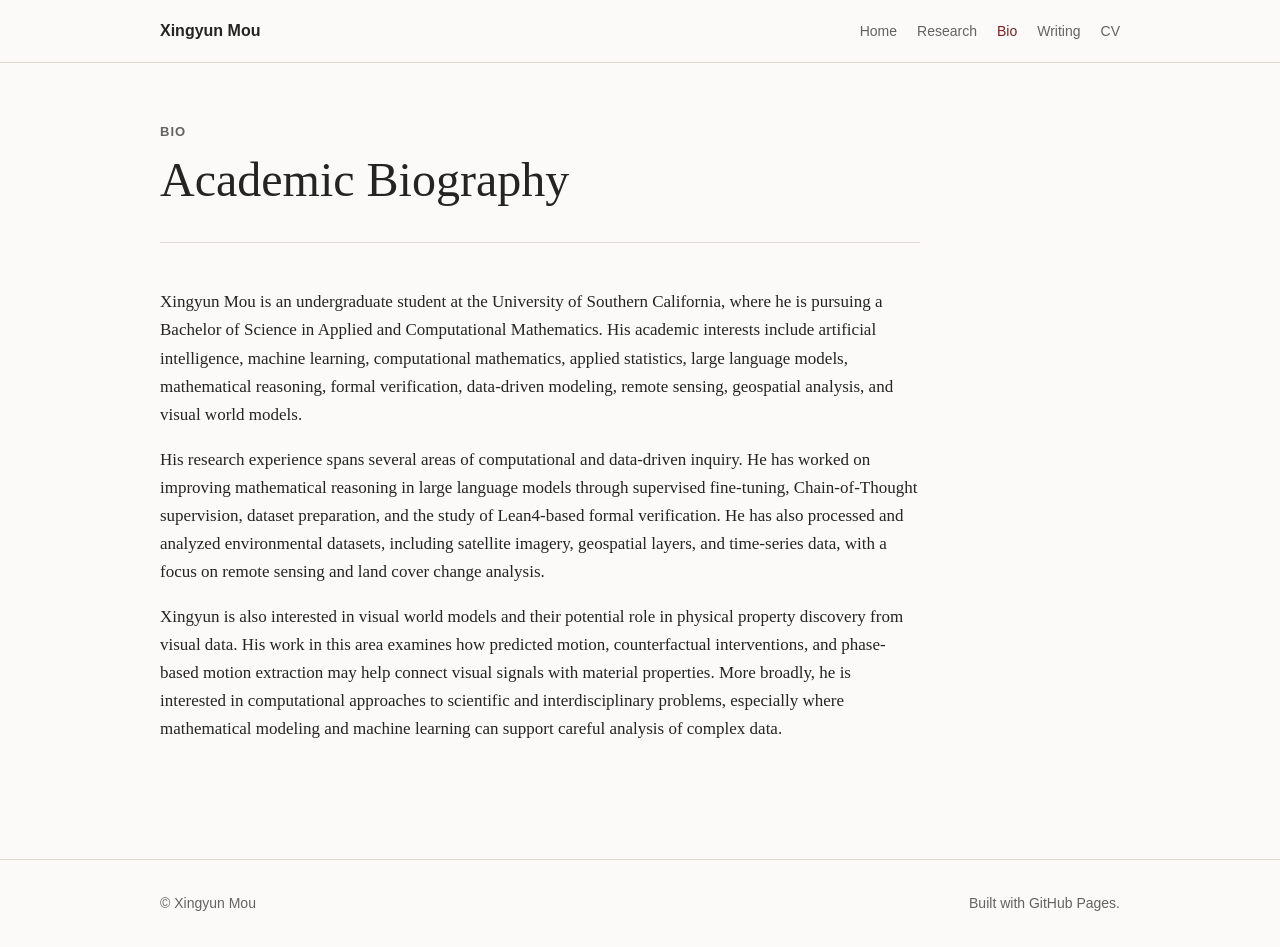
==== bio.html @ ddcb48cc "Create static academic website" ====
<!DOCTYPE html>
<html lang="en">
<head>
  <meta charset="utf-8">
  <meta name="viewport" content="width=device-width, initial-scale=1">
  <meta name="description" content="Academic biography for Xingyun Mou.">
  <title>Bio | Xingyun Mou</title>
  <link rel="stylesheet" href="assets/styles.css">
</head>
<body>
  <header class="site-header">
    <nav class="nav container" aria-label="Primary navigation">
      <a class="site-title" href="index.html">Xingyun Mou</a>
      <div class="nav-links">
        <a href="index.html">Home</a>
        <a href="research.html">Research</a>
        <a href="bio.html" aria-current="page">Bio</a>
        <a href="writing.html">Writing</a>
        <a href="files/Xingyun_Mou_CV.pdf">CV</a>
      </div>
    </nav>
  </header>

  <main class="container page">
    <header class="page-header">
      <p class="eyebrow">Bio</p>
      <h1>Academic Biography</h1>
    </header>

    <section class="section-block prose">
      <p>
        Xingyun Mou is an undergraduate student at the University of Southern California,
        where he is pursuing a Bachelor of Science in Applied and Computational
        Mathematics. His academic interests include artificial intelligence, machine
        learning, computational mathematics, applied statistics, large language models,
        mathematical reasoning, formal verification, data-driven modeling, remote sensing,
        geospatial analysis, and visual world models.
      </p>

      <p>
        His research experience spans several areas of computational and data-driven
        inquiry. He has worked on improving mathematical reasoning in large language
        models through supervised fine-tuning, Chain-of-Thought supervision, dataset
        preparation, and the study of Lean4-based formal verification. He has also
        processed and analyzed environmental datasets, including satellite imagery,
        geospatial layers, and time-series data, with a focus on remote sensing and land
        cover change analysis.
      </p>

      <p>
        Xingyun is also interested in visual world models and their potential role in
        physical property discovery from visual data. His work in this area examines how
        predicted motion, counterfactual interventions, and phase-based motion extraction
        may help connect visual signals with material properties. More broadly, he is
        interested in computational approaches to scientific and interdisciplinary
        problems, especially where mathematical modeling and machine learning can support
        careful analysis of complex data.
      </p>
    </section>
  </main>

  <footer class="site-footer">
    <div class="container">
      <p>&copy; Xingyun Mou</p>
      <p>Built with GitHub Pages.</p>
    </div>
  </footer>
</body>
</html>
---- assets/styles.css ----
:root {
  --background: #fbfaf8;
  --surface: #ffffff;
  --text: #242424;
  --muted: #626262;
  --border: #dedad2;
  --accent: #7a1f24;
  --accent-dark: #5f161b;
  --tag-bg: #f1eee8;
  --max-width: 960px;
}

* {
  box-sizing: border-box;
}

html {
  scroll-behavior: smooth;
}

body {
  margin: 0;
  background: var(--background);
  color: var(--text);
  font-family: Georgia, "Times New Roman", serif;
  font-size: 17px;
  line-height: 1.65;
}

a {
  color: var(--accent);
  text-decoration-thickness: 1px;
  text-underline-offset: 3px;
}

a:hover,
a:focus {
  color: var(--accent-dark);
}

.container {
  width: min(100% - 32px, var(--max-width));
  margin: 0 auto;
}

.site-header {
  background: rgba(251, 250, 248, 0.96);
  border-bottom: 1px solid var(--border);
}

.nav {
  display: flex;
  align-items: center;
  justify-content: space-between;
  gap: 24px;
  padding: 18px 0;
}

.site-title {
  color: var(--text);
  font-family: -apple-system, BlinkMacSystemFont, "Segoe UI", sans-serif;
  font-size: 16px;
  font-weight: 700;
  letter-spacing: 0;
  text-decoration: none;
  white-space: nowrap;
}

.nav-links {
  display: flex;
  flex-wrap: wrap;
  justify-content: flex-end;
  gap: 14px 20px;
  font-family: -apple-system, BlinkMacSystemFont, "Segoe UI", sans-serif;
  font-size: 14px;
}

.nav-links a {
  color: var(--muted);
  text-decoration: none;
}

.nav-links a:hover,
.nav-links a:focus,
.nav-links a[aria-current="page"] {
  color: var(--accent);
}

.profile-layout {
  display: grid;
  grid-template-columns: 250px minmax(0, 1fr);
  gap: 54px;
  padding: 72px 0 42px;
}

.profile-panel {
  display: flex;
  flex-direction: column;
  gap: 22px;
}

.portrait {
  display: grid;
  place-items: center;
  width: 100%;
  aspect-ratio: 1;
  margin: 0;
  overflow: hidden;
  border: 1px solid var(--border);
  border-radius: 4px;
  background:
    linear-gradient(135deg, rgba(122, 31, 36, 0.1), rgba(66, 102, 116, 0.12)),
    var(--surface);
}

.portrait img {
  width: 100%;
  height: 100%;
  object-fit: cover;
  color: var(--muted);
  font-family: -apple-system, BlinkMacSystemFont, "Segoe UI", sans-serif;
  font-size: 14px;
  text-align: center;
}

.contact-links,
.quick-links {
  display: flex;
  flex-wrap: wrap;
  gap: 10px 16px;
  font-family: -apple-system, BlinkMacSystemFont, "Segoe UI", sans-serif;
  font-size: 14px;
}

.contact-links {
  flex-direction: column;
  gap: 8px;
}

.contact-links a,
.quick-links a {
  width: fit-content;
}

.intro {
  max-width: 660px;
}

.eyebrow {
  margin: 0 0 8px;
  color: var(--muted);
  font-family: -apple-system, BlinkMacSystemFont, "Segoe UI", sans-serif;
  font-size: 13px;
  font-weight: 700;
  letter-spacing: 0.08em;
  text-transform: uppercase;
}

h1,
h2,
h3 {
  margin: 0;
  color: var(--text);
  line-height: 1.2;
}

h1 {
  font-size: clamp(34px, 6vw, 56px);
  font-weight: 500;
}

h2 {
  font-size: 24px;
  font-weight: 500;
}

.lead {
  margin: 18px 0 0;
  font-size: 22px;
  line-height: 1.45;
}

.institution {
  margin: 4px 0 24px;
  color: var(--muted);
  font-family: -apple-system, BlinkMacSystemFont, "Segoe UI", sans-serif;
  font-size: 16px;
}

.section-block {
  margin: 34px 0 52px;
  padding-top: 28px;
  border-top: 1px solid var(--border);
}

.section-block h2 {
  margin-bottom: 12px;
}

.page {
  padding: 58px 0 64px;
}

.page-header {
  max-width: 730px;
  margin-bottom: 34px;
}

.page-header h1 {
  font-size: clamp(32px, 5vw, 48px);
}

.page-header p:last-child {
  color: var(--muted);
}

.project-list {
  display: grid;
  gap: 24px;
}

.project {
  padding: 26px;
  background: var(--surface);
  border: 1px solid var(--border);
  border-radius: 6px;
}

.project-heading {
  margin-bottom: 14px;
}

.project-meta {
  margin: 8px 0 0;
  color: var(--muted);
  font-family: -apple-system, BlinkMacSystemFont, "Segoe UI", sans-serif;
  font-size: 14px;
}

.keywords {
  display: flex;
  flex-wrap: wrap;
  gap: 8px;
  margin: 20px 0 0;
  font-family: -apple-system, BlinkMacSystemFont, "Segoe UI", sans-serif;
  font-size: 13px;
}

.keywords span {
  padding: 4px 9px;
  background: var(--tag-bg);
  border: 1px solid var(--border);
  border-radius: 999px;
  color: #4b4b4b;
}

.project-link {
  margin: 18px 0 0;
  color: var(--muted);
  font-family: -apple-system, BlinkMacSystemFont, "Segoe UI", sans-serif;
  font-size: 14px;
}

.prose {
  max-width: 760px;
}

.writing-section {
  padding: 24px 0;
  border-top: 1px solid var(--border);
}

.entry-list {
  display: grid;
  gap: 12px;
  padding: 0;
  margin: 16px 0 0;
  list-style: none;
}

.entry-list li {
  display: flex;
  align-items: baseline;
  justify-content: space-between;
  gap: 20px;
  padding: 14px 0;
  border-bottom: 1px solid rgba(222, 218, 210, 0.72);
}

.entry-list span {
  flex: 0 0 auto;
  color: var(--muted);
  font-family: -apple-system, BlinkMacSystemFont, "Segoe UI", sans-serif;
  font-size: 14px;
}

.site-footer {
  padding: 32px 0;
  border-top: 1px solid var(--border);
  color: var(--muted);
  font-family: -apple-system, BlinkMacSystemFont, "Segoe UI", sans-serif;
  font-size: 14px;
}

.site-footer .container {
  display: flex;
  align-items: center;
  justify-content: space-between;
  gap: 16px;
}

.site-footer p {
  margin: 0;
}

@media (max-width: 760px) {
  .nav {
    align-items: flex-start;
    flex-direction: column;
    gap: 12px;
  }

  .nav-links {
    justify-content: flex-start;
  }

  .profile-layout {
    grid-template-columns: 1fr;
    gap: 32px;
    padding-top: 46px;
  }

  .profile-panel {
    max-width: 280px;
  }

  .contact-links {
    flex-direction: row;
  }

  .project {
    padding: 20px;
  }

  .entry-list li,
  .site-footer .container {
    align-items: flex-start;
    flex-direction: column;
    gap: 6px;
  }
}
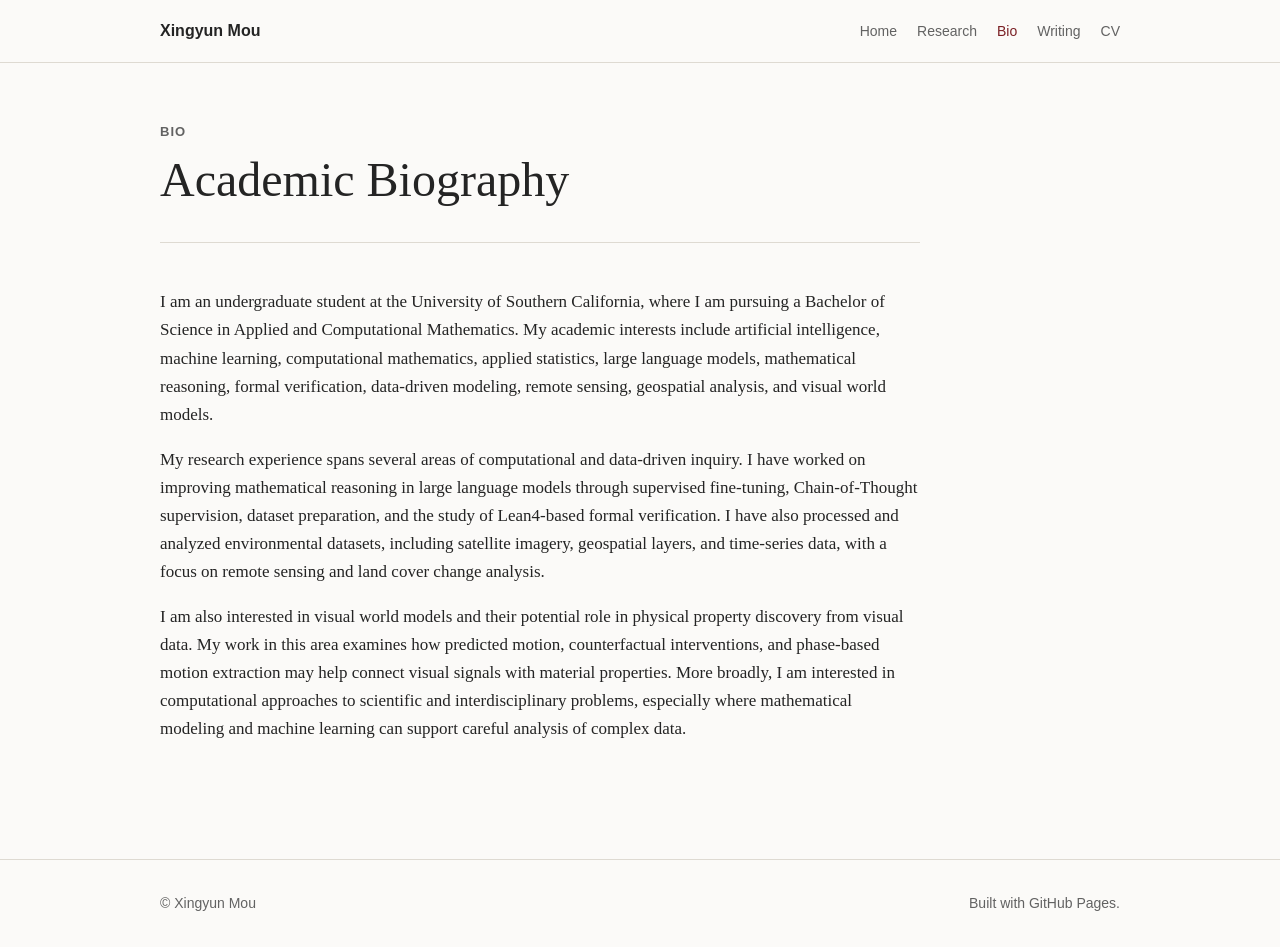
==== commit 59b09fd6: "Update bio and LinkedIn link" ====
--- a/bio.html
+++ b/bio.html
@@ -29,32 +29,32 @@
 
     <section class="section-block prose">
       <p>
-        Xingyun Mou is an undergraduate student at the University of Southern California,
-        where he is pursuing a Bachelor of Science in Applied and Computational
-        Mathematics. His academic interests include artificial intelligence, machine
-        learning, computational mathematics, applied statistics, large language models,
-        mathematical reasoning, formal verification, data-driven modeling, remote sensing,
-        geospatial analysis, and visual world models.
+        I am an undergraduate student at the University of Southern California, where I am
+        pursuing a Bachelor of Science in Applied and Computational Mathematics. My
+        academic interests include artificial intelligence, machine learning,
+        computational mathematics, applied statistics, large language models, mathematical
+        reasoning, formal verification, data-driven modeling, remote sensing, geospatial
+        analysis, and visual world models.
       </p>
 
       <p>
-        His research experience spans several areas of computational and data-driven
-        inquiry. He has worked on improving mathematical reasoning in large language
+        My research experience spans several areas of computational and data-driven
+        inquiry. I have worked on improving mathematical reasoning in large language
         models through supervised fine-tuning, Chain-of-Thought supervision, dataset
-        preparation, and the study of Lean4-based formal verification. He has also
+        preparation, and the study of Lean4-based formal verification. I have also
         processed and analyzed environmental datasets, including satellite imagery,
         geospatial layers, and time-series data, with a focus on remote sensing and land
         cover change analysis.
       </p>
 
       <p>
-        Xingyun is also interested in visual world models and their potential role in
-        physical property discovery from visual data. His work in this area examines how
-        predicted motion, counterfactual interventions, and phase-based motion extraction
-        may help connect visual signals with material properties. More broadly, he is
-        interested in computational approaches to scientific and interdisciplinary
-        problems, especially where mathematical modeling and machine learning can support
-        careful analysis of complex data.
+        I am also interested in visual world models and their potential role in physical
+        property discovery from visual data. My work in this area examines how predicted
+        motion, counterfactual interventions, and phase-based motion extraction may help
+        connect visual signals with material properties. More broadly, I am interested in
+        computational approaches to scientific and interdisciplinary problems, especially
+        where mathematical modeling and machine learning can support careful analysis of
+        complex data.
       </p>
     </section>
   </main>
